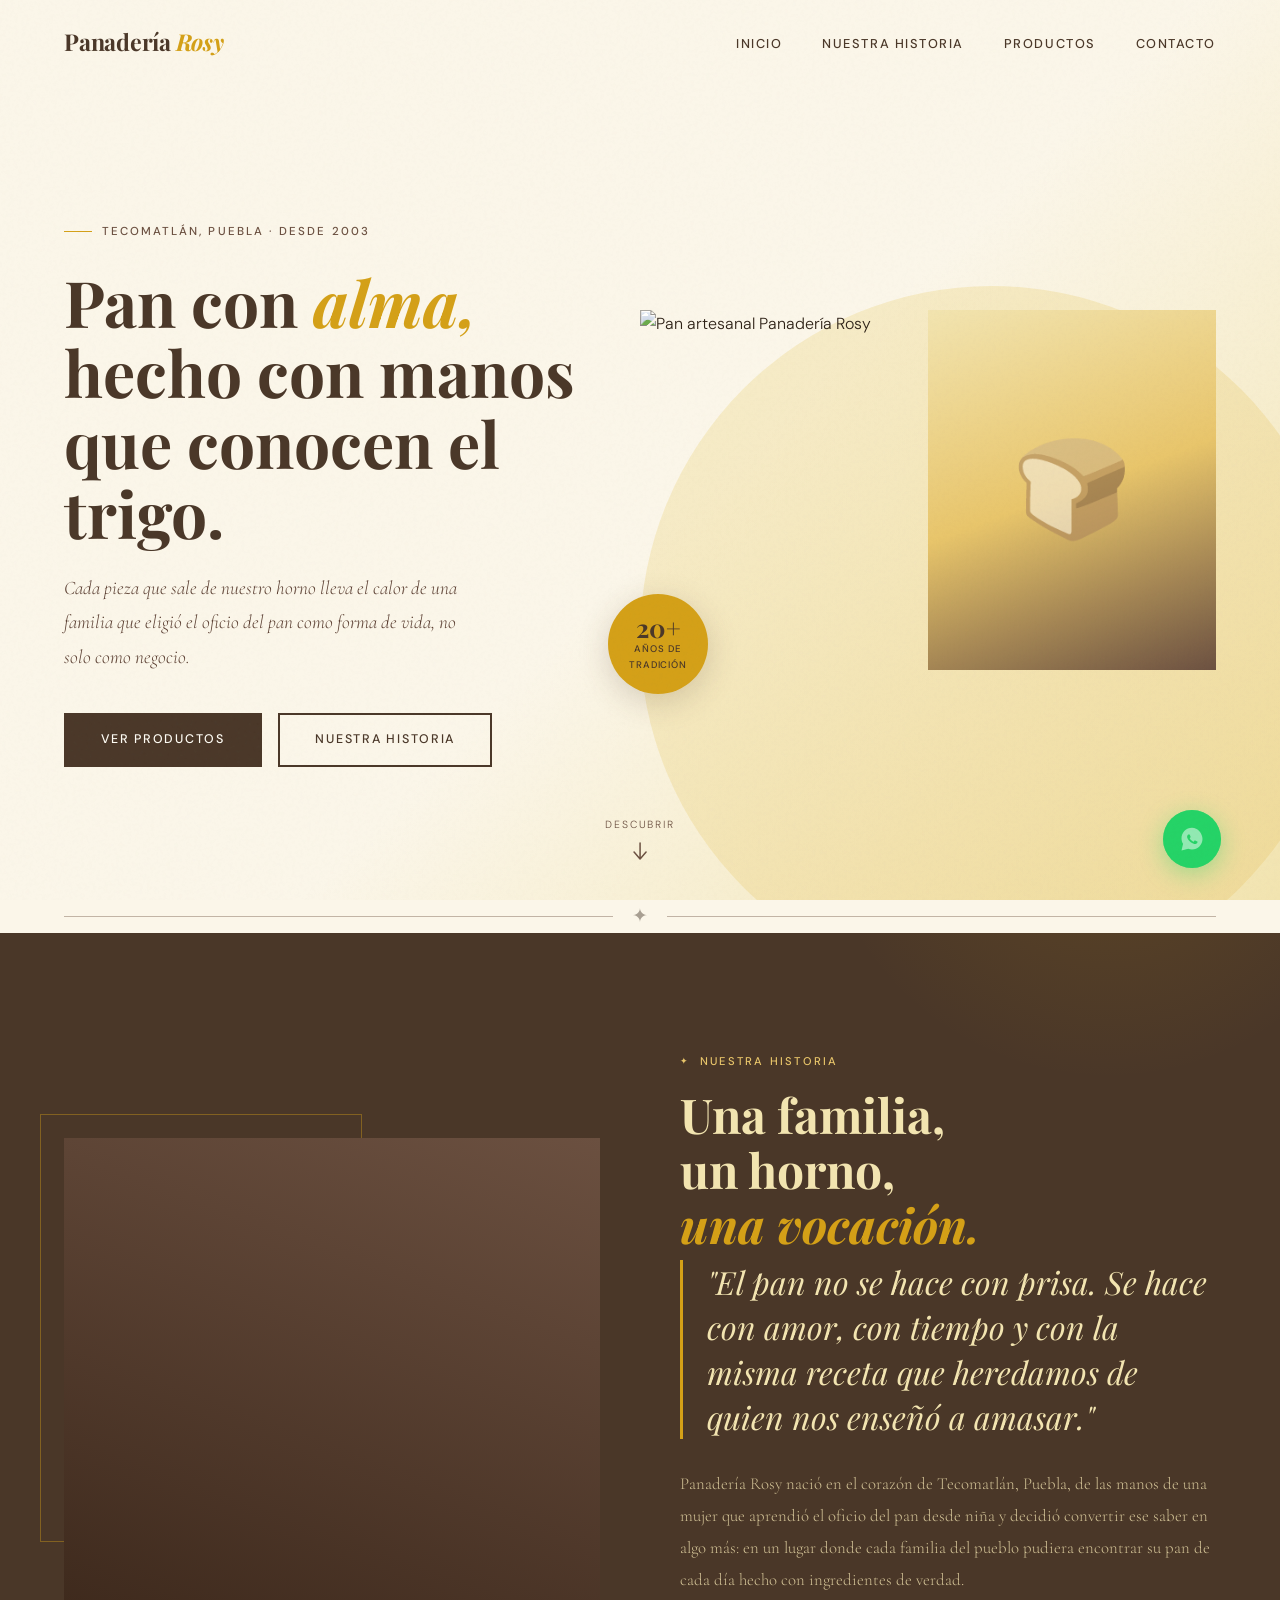
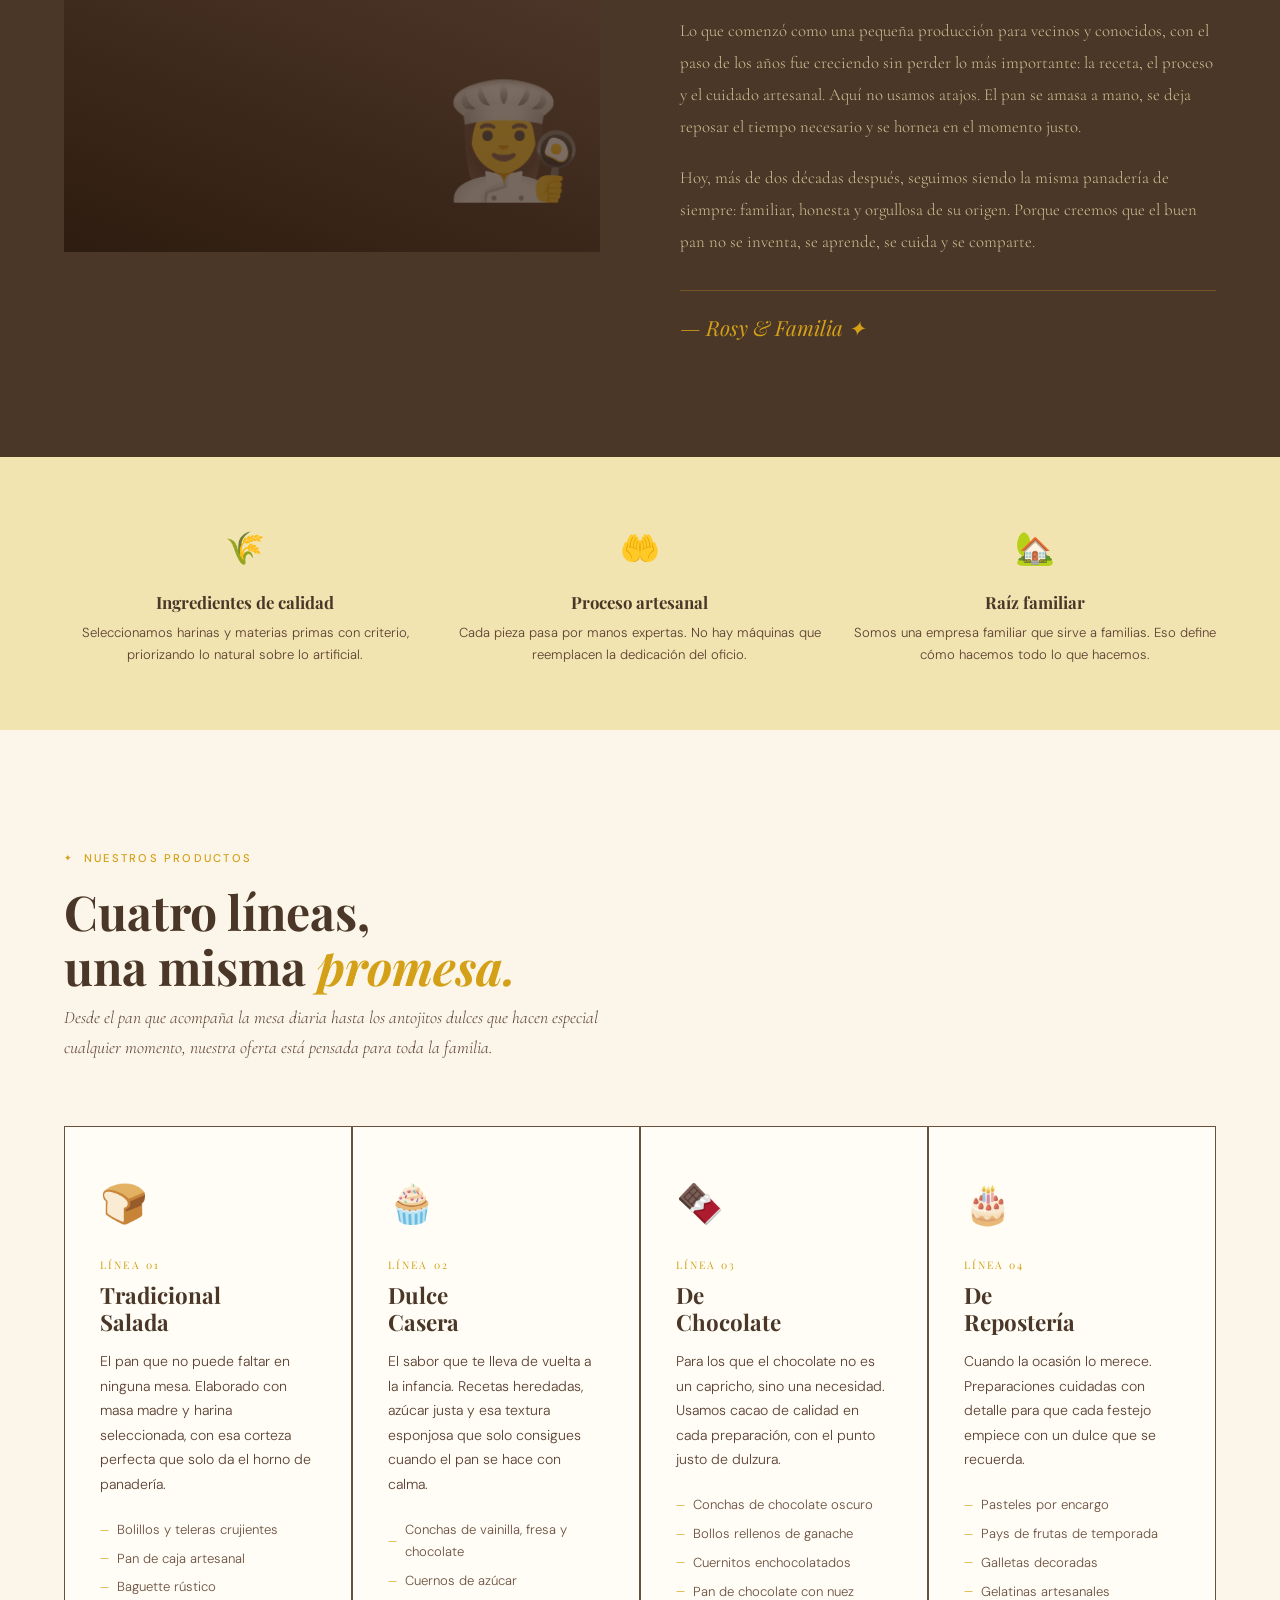
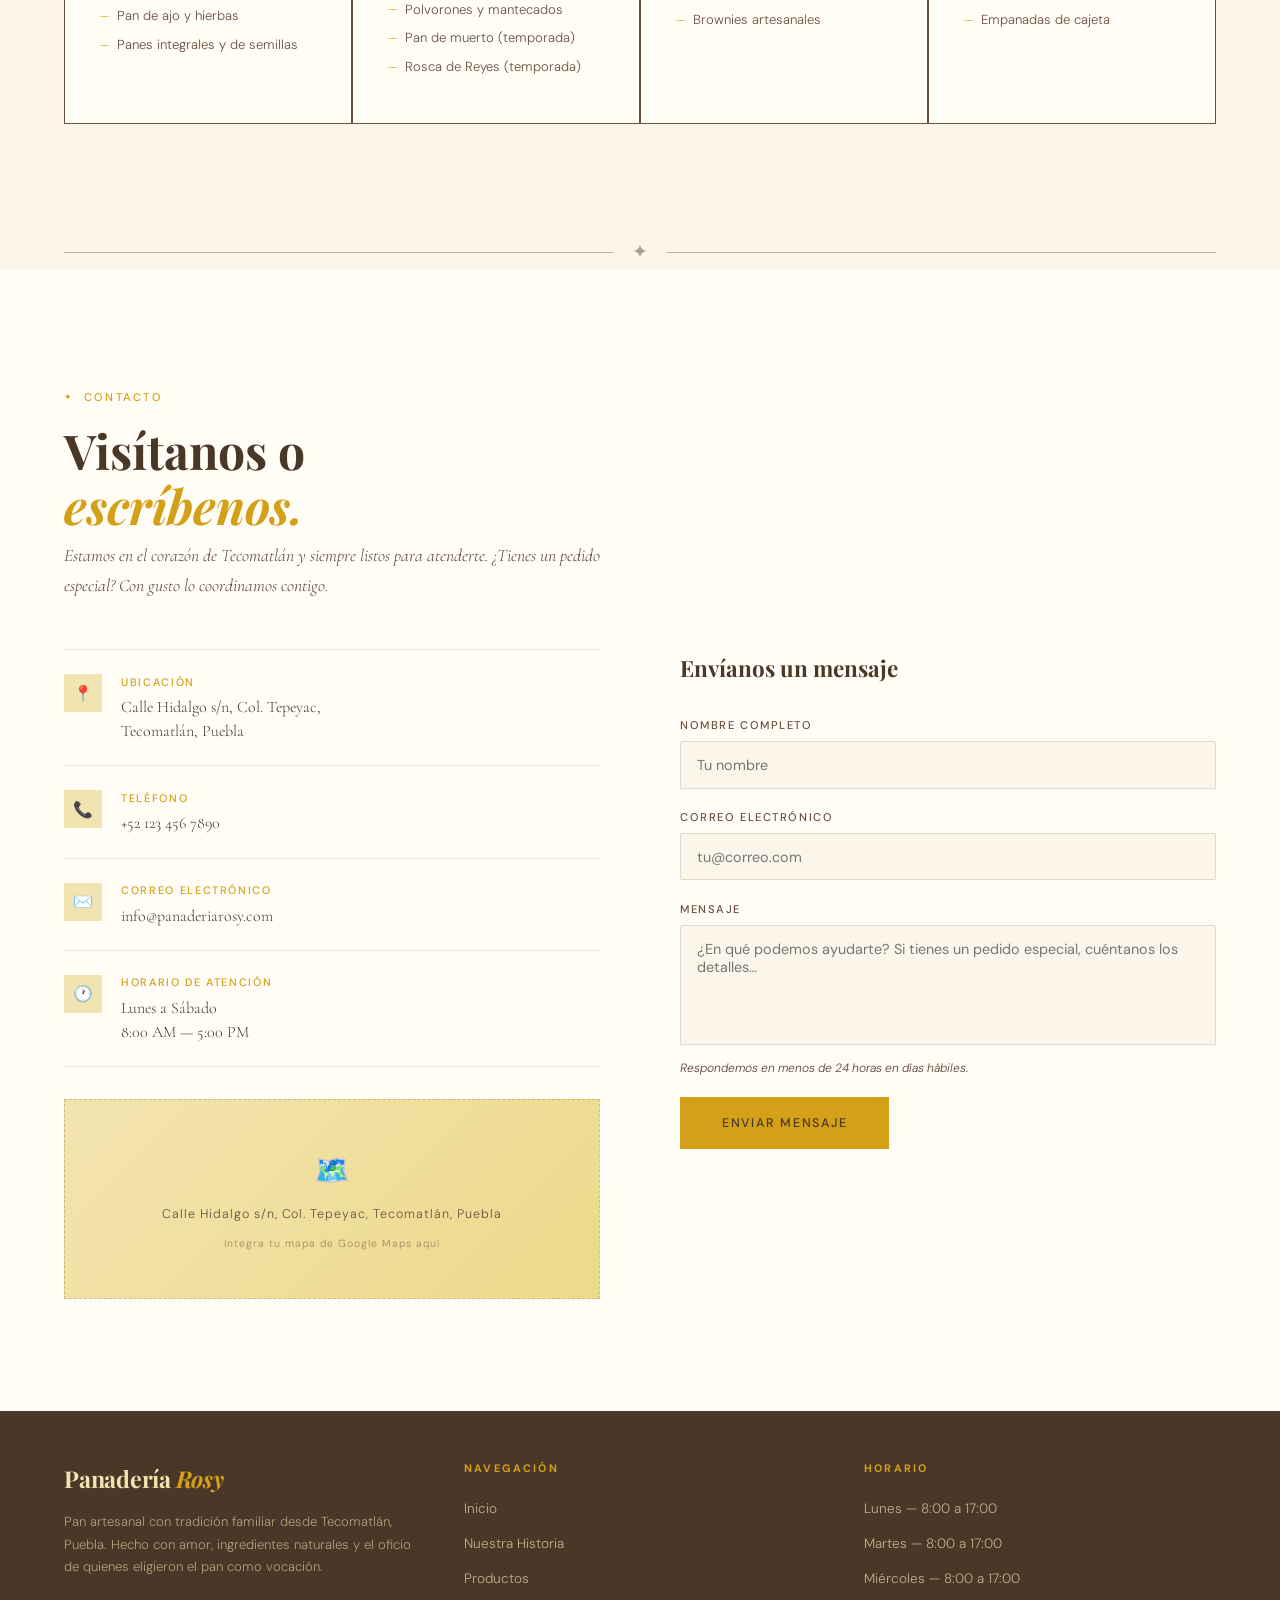
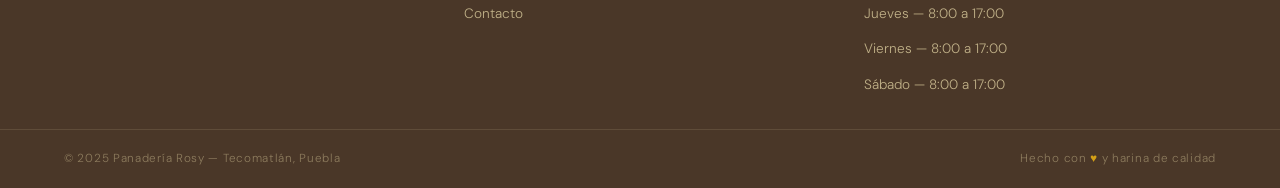
==== index.html @ 419710a4 "first commit" ====
<!DOCTYPE html>
<html lang="es">
<head>
  <meta charset="UTF-8">
  <meta name="viewport" content="width=device-width, initial-scale=1.0">
  <title>Panadería Rosy — Tradición que se siente en cada bocado</title>

  <!-- Google Fonts -->
  <link rel="preconnect" href="https://fonts.googleapis.com">
  <link href="https://fonts.googleapis.com/css2?family=Playfair+Display:ital,wght@0,400;0,600;0,700;1,400;1,600&family=Cormorant+Garamond:ital,wght@0,300;0,400;1,300&family=DM+Sans:wght@300;400;500&display=swap" rel="stylesheet">

  <!-- Estilos -->
  <link rel="stylesheet" href="styles.css">
</head>
<body>

<!-- ═══════════════════════════════════════════
     NAVEGACIÓN
════════════════════════════════════════════ -->
<nav id="navbar">
  <a href="#inicio" class="nav-logo">Panadería <span>Rosy</span></a>
  <ul class="nav-links">
    <li><a href="#inicio">Inicio</a></li>
    <li><a href="#historia">Nuestra Historia</a></li>
    <li><a href="#productos">Productos</a></li>
    <li><a href="#contacto">Contacto</a></li>
  </ul>
  <button class="hamburger" id="hamburger" aria-label="Menú">
    <span></span><span></span><span></span>
  </button>
</nav>

<!-- Menú móvil -->
<div class="mobile-menu" id="mobileMenu">
  <a href="#inicio"   onclick="closeMobile()">Inicio</a>
  <a href="#historia" onclick="closeMobile()">Nuestra Historia</a>
  <a href="#productos" onclick="closeMobile()">Productos</a>
  <a href="#contacto" onclick="closeMobile()">Contacto</a>
</div>

<!-- ═══════════════════════════════════════════
     INICIO / HERO
════════════════════════════════════════════ -->
<section id="inicio">
  <div class="hero-bg"></div>
  <div class="hero-arc"></div>

  <div class="hero-content">
    <div class="hero-tag">Tecomatlán, Puebla · Desde 2003</div>
    <h1 class="hero-h1">
      Pan con <em>alma,</em><br>
      hecho con manos<br>
      que conocen el trigo.
    </h1>
    <p class="hero-sub">
      Cada pieza que sale de nuestro horno lleva el calor de una familia que eligió el oficio del pan como forma de vida, no solo como negocio.
    </p>
    <div class="cta-group">
      <a href="#productos" class="btn-primary">Ver productos</a>
      <a href="#historia"  class="btn-ghost">Nuestra historia</a>
    </div>
  </div>

  <div class="hero-image-wrap">
     <img class="hero-img" src="https://cdn2.cocinadelirante.com/sites/default/files/images/2017/11/conchaspanmexicano.jpg" alt="Pan artesanal Panadería Rosy">
      <!--
        Sugerencia: reemplaza el placeholder con:
        <img class="hero-img" src="img/pan-artesanal.jpg" alt="Pan artesanal Panadería Rosy">
        Foto recomendada: hogaza rústica sobre tabla de madera, luz cálida lateral.
      -->
      <div class="hero-img-placeholder"></div>
      <div class="hero-badge">
        <strong>20+</strong>
        <span>años de tradición</span>
      </div>
    </div>
  </div>

  <div class="hero-scroll" aria-hidden="true">
    <span>Descubrir</span>
    <svg viewBox="0 0 14 18" fill="none" xmlns="http://www.w3.org/2000/svg">
      <path d="M7 1v16M1 10l6 7 6-7" stroke="currentColor" stroke-width="1.5" stroke-linecap="round" stroke-linejoin="round"/>
    </svg>
  </div>
</section>

<div class="divider"><span>✦</span></div>

<!-- ═══════════════════════════════════════════
     NUESTRA HISTORIA
════════════════════════════════════════════ -->
<section id="historia">
  <div class="historia-grid">

    <div class="historia-img-wrap reveal">
      <div class="historia-img-inner">
        <!--
          Sugerencia: foto de la fundadora o del proceso de amasado,
          en blanco y negro o tonos cálidos.
          <img src="img/fundadora.jpg" alt="Fundadora de Panadería Rosy">
        -->
      </div>
      <div class="historia-img-accent"></div>
    </div>

    <div>
      <div class="section-tag reveal">Nuestra Historia</div>
      <h2 class="section-title reveal reveal-delay-1">
        Una familia,<br>un horno,<br><em>una vocación.</em>
      </h2>

      <blockquote class="historia-quote reveal reveal-delay-2">
        "El pan no se hace con prisa. Se hace con amor, con tiempo y con la misma receta que heredamos de quien nos enseñó a amasar."
      </blockquote>

      <div class="historia-body reveal reveal-delay-3">
        <p>
          Panadería Rosy nació en el corazón de Tecomatlán, Puebla, de las manos de una mujer que aprendió el oficio del pan desde niña y decidió convertir ese saber en algo más: en un lugar donde cada familia del pueblo pudiera encontrar su pan de cada día hecho con ingredientes de verdad.
        </p>
        <p>
          Lo que comenzó como una pequeña producción para vecinos y conocidos, con el paso de los años fue creciendo sin perder lo más importante: la receta, el proceso y el cuidado artesanal. Aquí no usamos atajos. El pan se amasa a mano, se deja reposar el tiempo necesario y se hornea en el momento justo.
        </p>
        <p>
          Hoy, más de dos décadas después, seguimos siendo la misma panadería de siempre: familiar, honesta y orgullosa de su origen. Porque creemos que el buen pan no se inventa, se aprende, se cuida y se comparte.
        </p>
      </div>

      <div class="historia-firma reveal reveal-delay-4">
        — Rosy &amp; Familia ✦
      </div>
    </div>

  </div>
</section>

<!-- Franja de valores -->
<div class="valores-strip">
  <div class="valor-item reveal">
    <span class="valor-icon">🌾</span>
    <div class="valor-label">Ingredientes de calidad</div>
    <p class="valor-text">Seleccionamos harinas y materias primas con criterio, priorizando lo natural sobre lo artificial.</p>
  </div>
  <div class="valor-item reveal reveal-delay-2">
    <span class="valor-icon">🤲</span>
    <div class="valor-label">Proceso artesanal</div>
    <p class="valor-text">Cada pieza pasa por manos expertas. No hay máquinas que reemplacen la dedicación del oficio.</p>
  </div>
  <div class="valor-item reveal reveal-delay-3">
    <span class="valor-icon">🏡</span>
    <div class="valor-label">Raíz familiar</div>
    <p class="valor-text">Somos una empresa familiar que sirve a familias. Eso define cómo hacemos todo lo que hacemos.</p>
  </div>
</div>

<!-- ═══════════════════════════════════════════
     PRODUCTOS
════════════════════════════════════════════ -->
<section id="productos">
  <div class="productos-intro reveal">
    <div class="section-tag">Nuestros Productos</div>
    <h2 class="section-title">
      Cuatro líneas,<br>una misma <em>promesa.</em>
    </h2>
    <p class="section-lead">
      Desde el pan que acompaña la mesa diaria hasta los antojitos dulces que hacen especial cualquier momento, nuestra oferta está pensada para toda la familia.
    </p>
  </div>

  <div class="lineas-grid">

    <!-- Línea 01: Salada -->
    <div class="linea-card reveal">
      <span class="linea-icon">🍞</span>
      <span class="linea-num">Línea 01</span>
      <div class="linea-name">Tradicional<br>Salada</div>
      <p class="linea-desc">
        El pan que no puede faltar en ninguna mesa. Elaborado con masa madre y harina seleccionada, con esa corteza perfecta que solo da el horno de panadería.
      </p>
      <ul class="linea-items">
        <li>Bolillos y teleras crujientes</li>
        <li>Pan de caja artesanal</li>
        <li>Baguette rústico</li>
        <li>Pan de ajo y hierbas</li>
        <li>Panes integrales y de semillas</li>
      </ul>
    </div>

    <!-- Línea 02: Dulce -->
    <div class="linea-card reveal reveal-delay-1">
      <span class="linea-icon">🧁</span>
      <span class="linea-num">Línea 02</span>
      <div class="linea-name">Dulce<br>Casera</div>
      <p class="linea-desc">
        El sabor que te lleva de vuelta a la infancia. Recetas heredadas, azúcar justa y esa textura esponjosa que solo consigues cuando el pan se hace con calma.
      </p>
      <ul class="linea-items">
        <li>Conchas de vainilla, fresa y chocolate</li>
        <li>Cuernos de azúcar</li>
        <li>Polvorones y mantecados</li>
        <li>Pan de muerto (temporada)</li>
        <li>Rosca de Reyes (temporada)</li>
      </ul>
    </div>

    <!-- Línea 03: Chocolate -->
    <div class="linea-card reveal reveal-delay-2">
      <span class="linea-icon">🍫</span>
      <span class="linea-num">Línea 03</span>
      <div class="linea-name">De<br>Chocolate</div>
      <p class="linea-desc">
        Para los que el chocolate no es un capricho, sino una necesidad. Usamos cacao de calidad en cada preparación, con el punto justo de dulzura.
      </p>
      <ul class="linea-items">
        <li>Conchas de chocolate oscuro</li>
        <li>Bollos rellenos de ganache</li>
        <li>Cuernitos enchocolatados</li>
        <li>Pan de chocolate con nuez</li>
        <li>Brownies artesanales</li>
      </ul>
    </div>

    <!-- Línea 04: Repostería -->
    <div class="linea-card reveal reveal-delay-3">
      <span class="linea-icon">🎂</span>
      <span class="linea-num">Línea 04</span>
      <div class="linea-name">De<br>Repostería</div>
      <p class="linea-desc">
        Cuando la ocasión lo merece. Preparaciones cuidadas con detalle para que cada festejo empiece con un dulce que se recuerda.
      </p>
      <ul class="linea-items">
        <li>Pasteles por encargo</li>
        <li>Pays de frutas de temporada</li>
        <li>Galletas decoradas</li>
        <li>Gelatinas artesanales</li>
        <li>Empanadas de cajeta</li>
      </ul>
    </div>

  </div>
</section>

<div class="divider"><span>✦</span></div>

<!-- ═══════════════════════════════════════════
     CONTACTO
════════════════════════════════════════════ -->
<section id="contacto">
  <div class="section-tag reveal">Contacto</div>
  <h2 class="section-title reveal reveal-delay-1">
    Visítanos o<br><em>escríbenos.</em>
  </h2>
  <p class="section-lead reveal reveal-delay-2">
    Estamos en el corazón de Tecomatlán y siempre listos para atenderte. ¿Tienes un pedido especial? Con gusto lo coordinamos contigo.
  </p>

  <div class="contacto-grid">

    <!-- Información de contacto -->
    <div class="contacto-info reveal">

      <div class="info-item">
        <div class="info-icon">📍</div>
        <div>
          <div class="info-label">Ubicación</div>
          <p class="info-value">Calle Hidalgo s/n, Col. Tepeyac,<br>Tecomatlán, Puebla</p>
        </div>
      </div>

      <div class="info-item">
        <div class="info-icon">📞</div>
        <div>
          <div class="info-label">Teléfono</div>
          <p class="info-value"><a href="tel:+521234567890">+52 123 456 7890</a></p>
        </div>
      </div>

      <div class="info-item">
        <div class="info-icon">✉️</div>
        <div>
          <div class="info-label">Correo electrónico</div>
          <p class="info-value"><a href="mailto:info@panaderiarosy.com">info@panaderiarosy.com</a></p>
        </div>
      </div>

      <div class="info-item">
        <div class="info-icon">🕐</div>
        <div>
          <div class="info-label">Horario de atención</div>
          <p class="info-value">Lunes a Sábado<br>8:00 AM — 5:00 PM</p>
        </div>
      </div>

      <!-- Mapa de Google Maps -->
      <div class="map-placeholder">
        <span>🗺️</span>
        <p>Calle Hidalgo s/n, Col. Tepeyac, Tecomatlán, Puebla</p>
        <small style="opacity:0.6">Integra tu mapa de Google Maps aquí</small>
        <!--
          Para activar el mapa real, reemplaza este bloque con:
          <iframe
            src="https://www.google.com/maps/embed?pb=TU_EMBED_ID"
            width="100%" height="100%"
            style="border:0;" allowfullscreen="" loading="lazy">
          </iframe>
        -->
      </div>
    </div>

    <!-- Formulario de contacto -->
    <div class="reveal reveal-delay-2">
      <h3 style="font-family:var(--font-display);font-size:1.4rem;font-weight:700;color:var(--marron);margin-bottom:1.8rem;">
        Envíanos un mensaje
      </h3>
      <form class="contacto-form" onsubmit="handleForm(event)">
        <div class="form-group">
          <label for="nombre">Nombre completo</label>
          <input type="text" id="nombre" name="nombre" placeholder="Tu nombre" required>
        </div>
        <div class="form-group">
          <label for="correo">Correo electrónico</label>
          <input type="email" id="correo" name="correo" placeholder="tu@correo.com" required>
        </div>
        <div class="form-group">
          <label for="mensaje">Mensaje</label>
          <textarea id="mensaje" name="mensaje" placeholder="¿En qué podemos ayudarte? Si tienes un pedido especial, cuéntanos los detalles…" required></textarea>
        </div>
        <p class="form-note">Respondemos en menos de 24 horas en días hábiles.</p>
        <button type="submit" class="btn-send">Enviar mensaje</button>
        <div id="form-success" style="display:none;color:var(--marron);font-size:0.85rem;background:var(--pastel);padding:1rem;border-left:3px solid var(--yema);">
          ¡Gracias! Tu mensaje fue enviado. Te contactaremos pronto. 🌾
        </div>
      </form>
    </div>

  </div>
</section>

<!-- ═══════════════════════════════════════════
     FOOTER
════════════════════════════════════════════ -->
<footer>
  <div class="footer-brand">
    <a href="#inicio" class="nav-logo">Panadería <span>Rosy</span></a>
    <p>Pan artesanal con tradición familiar desde Tecomatlán, Puebla. Hecho con amor, ingredientes naturales y el oficio de quienes eligieron el pan como vocación.</p>
  </div>
  <div class="footer-col">
    <h4>Navegación</h4>
    <ul>
      <li><a href="#inicio">Inicio</a></li>
      <li><a href="#historia">Nuestra Historia</a></li>
      <li><a href="#productos">Productos</a></li>
      <li><a href="#contacto">Contacto</a></li>
    </ul>
  </div>
  <div class="footer-col">
    <h4>Horario</h4>
    <ul>
      <li><a href="#">Lunes — 8:00 a 17:00</a></li>
      <li><a href="#">Martes — 8:00 a 17:00</a></li>
      <li><a href="#">Miércoles — 8:00 a 17:00</a></li>
      <li><a href="#">Jueves — 8:00 a 17:00</a></li>
      <li><a href="#">Viernes — 8:00 a 17:00</a></li>
      <li><a href="#">Sábado — 8:00 a 17:00</a></li>
    </ul>
  </div>
</footer>
<div class="footer-bottom">
  <p>© 2025 Panadería Rosy — Tecomatlán, Puebla</p>
  <p>Hecho con <span class="footer-heart">♥</span> y harina de calidad</p>
</div>

<!-- ═══════════════════════════════════════════
     WHATSAPP FLOTANTE
     Reemplaza el número: wa.me/52[TU NÚMERO]
     El parámetro ?text= es el mensaje predefinido.
════════════════════════════════════════════ -->
<a class="wa-float"
   href="https://wa.me/521234567890?text=Hola%20Panadera%C3%ADa%20Rosy%2C%20me%20interesa%20hacer%20un%20pedido%20%F0%9F%8D%9E"
   target="_blank"
   rel="noopener noreferrer"
   aria-label="Contáctanos por WhatsApp">
  <div class="wa-bubble">
    <svg viewBox="0 0 32 32" fill="none" xmlns="http://www.w3.org/2000/svg">
      <path d="M16 3C9.373 3 4 8.373 4 15c0 2.385.664 4.61 1.816 6.51L4 29l7.697-1.797A12.94 12.94 0 0016 28c6.627 0 12-5.373 12-12S22.627 3 16 3z" fill="#fff"/>
      <path d="M21.707 18.594c-.293-.147-1.734-.856-2.003-.953-.268-.098-.463-.147-.658.147-.195.293-.756.953-.927 1.148-.17.195-.341.22-.634.073-.293-.147-1.237-.456-2.356-1.453-.870-.776-1.458-1.735-1.629-2.028-.17-.293-.018-.451.128-.597.131-.131.293-.341.44-.512.146-.17.195-.293.293-.488.098-.195.049-.366-.025-.512-.073-.147-.658-1.587-.902-2.173-.237-.57-.479-.493-.658-.502l-.561-.01c-.195 0-.512.073-.78.366-.268.293-1.025 1.001-1.025 2.44s1.049 2.832 1.196 3.027c.146.195 2.064 3.152 5.001 4.42.699.302 1.244.482 1.669.617.701.223 1.34.192 1.844.116.562-.084 1.734-.709 1.978-1.393.244-.684.244-1.27.17-1.393-.073-.122-.268-.195-.561-.342z" fill="#25D366"/>
    </svg>
  </div>
  <span class="wa-label">¡Escríbenos!</span>
</a>

<!-- Script principal -->
<script src="main.js"></script>

</body>
</html>
---- styles.css ----
/* ============================================================
   PANADERÍA ROSY — Estilos principales
   Archivo: styles.css
   ============================================================ */

/* ─── VARIABLES ─── */
:root {
  --yema:       #D4A017;
  --yema-soft:  #E8C56A;
  --pastel:     #F2E4B0;
  --pastel-dim: #EDD98A;
  --marron:     #4A3728;
  --marron-mid: #6B5040;
  --cream:      #FBF6E9;
  --text-dark:  #2E1F12;
  --text-mid:   #5C4033;
  --white:      #FFFDF5;

  --font-display: 'Playfair Display', Georgia, serif;
  --font-body:    'DM Sans', sans-serif;
  --font-accent:  'Cormorant Garamond', Georgia, serif;

  --radius: 2px;
  --transition: 0.4s cubic-bezier(0.25, 0.46, 0.45, 0.94);
}

/* ─── RESET & BASE ─── */
*, *::before, *::after { box-sizing: border-box; margin: 0; padding: 0; }
html { scroll-behavior: smooth; }
body {
  background: var(--cream);
  color: var(--text-dark);
  font-family: var(--font-body);
  font-weight: 300;
  line-height: 1.7;
  overflow-x: hidden;
}

/* ─── NOISE TEXTURE OVERLAY ─── */
body::before {
  content: '';
  position: fixed; inset: 0;
  background-image: url("data:image/svg+xml,%3Csvg viewBox='0 0 256 256' xmlns='http://www.w3.org/2000/svg'%3E%3Cfilter id='noise'%3E%3CfeTurbulence type='fractalNoise' baseFrequency='0.9' numOctaves='4' stitchTiles='stitch'/%3E%3C/filter%3E%3Crect width='100%25' height='100%25' filter='url(%23noise)' opacity='0.04'/%3E%3C/svg%3E");
  pointer-events: none;
  z-index: 1000;
  opacity: 0.5;
}

/* ============================================================
   NAVEGACIÓN
   ============================================================ */
nav {
  position: fixed; top: 0; left: 0; right: 0;
  z-index: 900;
  display: flex; align-items: center; justify-content: space-between;
  padding: 1.4rem 5vw;
  background: transparent;
  transition: background var(--transition), box-shadow var(--transition);
}
nav.scrolled {
  background: rgba(251, 246, 233, 0.95);
  backdrop-filter: blur(12px);
  box-shadow: 0 1px 0 rgba(74,55,40,0.1);
}
.nav-logo {
  font-family: var(--font-display);
  font-size: 1.45rem; font-weight: 700;
  color: var(--marron); text-decoration: none;
  letter-spacing: -0.01em;
}
.nav-logo span { color: var(--yema); font-style: italic; }

.nav-links { display: flex; gap: 2.5rem; list-style: none; }
.nav-links a {
  font-family: var(--font-body);
  font-size: 0.8rem; font-weight: 500;
  letter-spacing: 0.12em; text-transform: uppercase;
  color: var(--marron); text-decoration: none;
  position: relative; padding-bottom: 2px;
  transition: color var(--transition);
}
.nav-links a::after {
  content: '';
  position: absolute; bottom: 0; left: 0;
  width: 0; height: 1px;
  background: var(--yema);
  transition: width var(--transition);
}
.nav-links a:hover { color: var(--yema); }
.nav-links a:hover::after { width: 100%; }

/* Hamburger */
.hamburger {
  display: none; flex-direction: column; gap: 5px;
  cursor: pointer; background: none; border: none; padding: 4px;
}
.hamburger span {
  display: block; width: 22px; height: 1.5px;
  background: var(--marron); transition: var(--transition);
}
.hamburger.active span:nth-child(1) { transform: translateY(6.5px) rotate(45deg); }
.hamburger.active span:nth-child(2) { opacity: 0; }
.hamburger.active span:nth-child(3) { transform: translateY(-6.5px) rotate(-45deg); }

/* Mobile menu */
.mobile-menu {
  display: none; position: fixed; inset: 0; background: var(--cream);
  flex-direction: column; align-items: center; justify-content: center;
  gap: 2.5rem; z-index: 800;
}
.mobile-menu.open { display: flex; }
.mobile-menu a {
  font-family: var(--font-display);
  font-size: 2rem; font-weight: 600;
  color: var(--marron); text-decoration: none;
  transition: color var(--transition);
}
.mobile-menu a:hover { color: var(--yema); }

/* ============================================================
   HERO / INICIO
   ============================================================ */
#inicio {
  min-height: 100vh;
  display: grid; grid-template-columns: 1fr 1fr;
  align-items: center;
  padding: 0 5vw; padding-top: 5rem;
  position: relative; overflow: hidden;
}
.hero-bg {
  position: absolute; inset: 0;
  background: linear-gradient(135deg, var(--cream) 55%, var(--pastel) 100%);
  z-index: 0;
}
.hero-arc {
  position: absolute; right: -5vw; bottom: -10vh;
  width: 55vw; height: 55vw; border-radius: 50%;
  background: linear-gradient(135deg, var(--pastel-dim), var(--yema-soft));
  opacity: 0.35; z-index: 0;
}
.hero-content {
  position: relative; z-index: 2; max-width: 560px;
  animation: fadeUp 1s ease both;
}
.hero-tag {
  display: inline-flex; align-items: center; gap: 0.6rem;
  font-size: 0.72rem; letter-spacing: 0.18em; text-transform: uppercase;
  color: var(--marron-mid); font-weight: 500; margin-bottom: 1.6rem;
}
.hero-tag::before {
  content: ''; display: block; width: 28px; height: 1px; background: var(--yema);
}
.hero-h1 {
  font-family: var(--font-display);
  font-size: clamp(2.6rem, 5vw, 4.2rem); font-weight: 700;
  line-height: 1.1; color: var(--marron); margin-bottom: 1.4rem;
}
.hero-h1 em { font-style: italic; color: var(--yema); }
.hero-sub {
  font-family: var(--font-accent);
  font-size: clamp(1rem, 1.6vw, 1.2rem); font-weight: 300; font-style: italic;
  color: var(--text-mid); margin-bottom: 2.4rem;
  max-width: 420px; line-height: 1.8;
}
.cta-group { display: flex; gap: 1rem; align-items: center; flex-wrap: wrap; }

.btn-primary {
  display: inline-block; padding: 0.9rem 2.2rem;
  background: var(--marron); color: var(--white);
  font-family: var(--font-body); font-size: 0.78rem; font-weight: 500;
  letter-spacing: 0.14em; text-transform: uppercase; text-decoration: none;
  border: 2px solid var(--marron);
  transition: background var(--transition), color var(--transition);
}
.btn-primary:hover { background: var(--yema); border-color: var(--yema); color: var(--marron); }

.btn-ghost {
  display: inline-block; padding: 0.9rem 2.2rem;
  background: transparent; color: var(--marron);
  font-family: var(--font-body); font-size: 0.78rem; font-weight: 500;
  letter-spacing: 0.14em; text-transform: uppercase; text-decoration: none;
  border: 2px solid var(--marron);
  transition: background var(--transition), color var(--transition);
}
.btn-ghost:hover { background: var(--marron); color: var(--white); }

.hero-image-wrap {
  position: relative; z-index: 2;
  display: flex; justify-content: flex-end;
  animation: fadeUp 1s 0.25s ease both;
}
.hero-image-frame { position: relative; width: 88%; max-width: 520px; }
.hero-image-frame::before {
  content: '';
  position: absolute; inset: -14px -14px 14px 14px;
  border: 1.5px solid var(--yema-soft); z-index: 0;
}
.hero-img {
  width: 100%; aspect-ratio: 4/5; object-fit: cover;
  display: block; position: relative; z-index: 1;
  filter: sepia(15%) saturate(0.9);
}
.hero-img-placeholder {
  width: 100%; aspect-ratio: 4/5;
  background: linear-gradient(160deg, var(--pastel) 0%, var(--yema-soft) 50%, var(--marron-mid) 100%);
  display: flex; flex-direction: column; align-items: center; justify-content: center;
  position: relative; z-index: 1; overflow: hidden;
}
.hero-img-placeholder::after {
  content: '🍞'; font-size: 6rem; opacity: 0.6; filter: saturate(0.4);
}
.hero-badge {
  position: absolute; bottom: -1.5rem; left: -2rem;
  width: 100px; height: 100px; background: var(--yema);
  border-radius: 50%;
  display: flex; flex-direction: column; align-items: center; justify-content: center;
  text-align: center; z-index: 3;
  box-shadow: 0 8px 32px rgba(74,55,40,0.2);
}
.hero-badge strong {
  font-family: var(--font-display); font-size: 1.6rem; line-height: 1; color: var(--marron);
}
.hero-badge span {
  font-size: 0.6rem; letter-spacing: 0.1em;
  text-transform: uppercase; color: var(--marron); font-weight: 500;
}
.hero-scroll {
  position: absolute; bottom: 2.5rem; left: 50%; transform: translateX(-50%);
  display: flex; flex-direction: column; align-items: center; gap: 0.5rem;
  font-size: 0.65rem; letter-spacing: 0.18em; text-transform: uppercase;
  color: var(--marron-mid); z-index: 2;
  animation: bounceY 2s infinite;
}
.hero-scroll svg { width: 14px; }

/* ============================================================
   SECCIONES — COMMONS
   ============================================================ */
section { padding: 7rem 5vw; }
.section-tag {
  display: inline-flex; align-items: center; gap: 0.6rem;
  font-size: 0.7rem; letter-spacing: 0.2em; text-transform: uppercase;
  color: var(--yema); font-weight: 500; margin-bottom: 1rem;
}
.section-tag::before { content: '✦'; font-size: 0.55rem; }
h2.section-title {
  font-family: var(--font-display); font-size: clamp(2rem, 4vw, 3rem);
  font-weight: 700; color: var(--marron); line-height: 1.15; margin-bottom: 0.5rem;
}
h2.section-title em { font-style: italic; color: var(--yema); }
.section-lead {
  font-family: var(--font-accent); font-size: 1.1rem;
  font-style: italic; color: var(--text-mid);
  margin-bottom: 3rem; max-width: 540px;
}
.divider { display: flex; align-items: center; gap: 1.2rem; margin: 0 5vw; opacity: 0.4; }
.divider::before, .divider::after { content: ''; flex: 1; height: 1px; background: var(--marron-mid); }
.divider span { font-size: 1.2rem; }

/* ============================================================
   NUESTRA HISTORIA
   ============================================================ */
#historia { background: var(--marron); color: var(--pastel); position: relative; overflow: hidden; }
#historia::before {
  content: '';
  position: absolute; top: -40%; right: -10%;
  width: 600px; height: 600px; border-radius: 50%;
  background: radial-gradient(circle, rgba(212,160,23,0.15), transparent 70%);
  pointer-events: none;
}
#historia .section-tag { color: var(--yema-soft); }
#historia h2.section-title { color: var(--pastel); }
#historia h2.section-title em { color: var(--yema); }

.historia-grid { display: grid; grid-template-columns: 1fr 1fr; gap: 5rem; align-items: center; }
.historia-img-wrap { position: relative; }
.historia-img-inner {
  width: 100%; aspect-ratio: 3/4;
  background: linear-gradient(200deg, var(--marron-mid) 0%, #2e1c10 100%);
  display: flex; align-items: center; justify-content: center;
  overflow: hidden; position: relative;
}
.historia-img-inner::after {
  content: '👩‍🍳'; font-size: 7rem; opacity: 0.3;
  position: absolute; bottom: 1rem; right: 1rem;
}
.historia-img-accent {
  position: absolute; top: -1.5rem; left: -1.5rem;
  width: 60%; height: 60%;
  border: 1.5px solid rgba(212,160,23,0.4); z-index: -1;
}
.historia-quote {
  font-family: var(--font-display); font-size: clamp(1.5rem, 2.5vw, 2.2rem);
  font-style: italic; font-weight: 400; line-height: 1.4;
  color: var(--pastel); margin-bottom: 1.8rem;
  border-left: 3px solid var(--yema); padding-left: 1.5rem;
}
.historia-body {
  font-family: var(--font-accent); font-size: 1.05rem; font-weight: 300;
  line-height: 1.9; color: rgba(242,228,176,0.8);
  display: flex; flex-direction: column; gap: 1.2rem;
}
.historia-firma {
  margin-top: 2rem; font-family: var(--font-display);
  font-size: 1.3rem; font-style: italic; color: var(--yema);
  border-top: 1px solid rgba(212,160,23,0.3); padding-top: 1.2rem;
}

/* ============================================================
   VALORES
   ============================================================ */
.valores-strip {
  background: var(--pastel); padding: 4rem 5vw;
  display: grid; grid-template-columns: repeat(3, 1fr);
  gap: 2rem; text-align: center;
}
.valor-icon { font-size: 2rem; margin-bottom: 0.8rem; display: block; }
.valor-label { font-family: var(--font-display); font-size: 1.05rem; font-weight: 700; color: var(--marron); margin-bottom: 0.3rem; }
.valor-text { font-size: 0.82rem; color: var(--text-mid); }

/* ============================================================
   PRODUCTOS
   ============================================================ */
#productos { background: var(--cream); }
.productos-intro { max-width: 600px; margin-bottom: 4rem; }
.lineas-grid {
  display: grid; grid-template-columns: repeat(auto-fit, minmax(280px, 1fr));
  gap: 1.5px; background: var(--marron-mid); border: 1.5px solid var(--marron-mid);
}
.linea-card {
  background: var(--white); padding: 2.8rem 2.2rem;
  position: relative; transition: background var(--transition);
  cursor: default; overflow: hidden;
}
.linea-card::before {
  content: ''; position: absolute; bottom: 0; left: 0;
  width: 100%; height: 3px; background: var(--yema);
  transform: scaleX(0); transform-origin: left; transition: transform var(--transition);
}
.linea-card:hover { background: var(--cream); }
.linea-card:hover::before { transform: scaleX(1); }
.linea-icon { font-size: 2.4rem; margin-bottom: 1.2rem; display: block; filter: saturate(0.7); }
.linea-num { font-family: var(--font-display); font-size: 0.65rem; letter-spacing: 0.2em; text-transform: uppercase; color: var(--yema); margin-bottom: 0.5rem; display: block; }
.linea-name { font-family: var(--font-display); font-size: 1.4rem; font-weight: 700; color: var(--marron); margin-bottom: 0.8rem; line-height: 1.2; }
.linea-desc { font-size: 0.88rem; line-height: 1.75; color: var(--text-mid); margin-bottom: 1.4rem; }
.linea-items { list-style: none; display: flex; flex-direction: column; gap: 0.4rem; }
.linea-items li { font-size: 0.82rem; color: var(--marron-mid); display: flex; align-items: center; gap: 0.5rem; }
.linea-items li::before { content: '—'; color: var(--yema); font-size: 0.7rem; flex-shrink: 0; }

/* ============================================================
   CONTACTO
   ============================================================ */
#contacto { background: var(--white); }
.contacto-grid { display: grid; grid-template-columns: 1fr 1fr; gap: 5rem; align-items: start; }
.contacto-info { display: flex; flex-direction: column; gap: 0; }
.info-item {
  display: flex; gap: 1.2rem; align-items: flex-start;
  padding: 1.4rem 0; border-bottom: 1px solid rgba(74,55,40,0.1);
}
.info-item:first-of-type { border-top: 1px solid rgba(74,55,40,0.1); }
.info-icon {
  width: 38px; height: 38px; background: var(--pastel);
  display: flex; align-items: center; justify-content: center;
  font-size: 1rem; flex-shrink: 0; margin-top: 0.1rem;
}
.info-label { font-size: 0.68rem; letter-spacing: 0.15em; text-transform: uppercase; color: var(--yema); font-weight: 500; margin-bottom: 0.25rem; }
.info-value { font-family: var(--font-accent); font-size: 1rem; color: var(--marron); line-height: 1.5; }
.info-value a { color: var(--marron); text-decoration: none; }
.info-value a:hover { color: var(--yema); }

.map-placeholder {
  margin-top: 2rem; width: 100%; height: 200px;
  background: linear-gradient(135deg, var(--pastel) 0%, var(--pastel-dim) 100%);
  display: flex; flex-direction: column; align-items: center; justify-content: center;
  gap: 0.6rem; border: 1.5px dashed rgba(74,55,40,0.2);
  color: var(--marron-mid); font-size: 0.78rem; letter-spacing: 0.08em;
}
.map-placeholder span { font-size: 1.8rem; }

.contacto-form { display: flex; flex-direction: column; gap: 1.2rem; }
.form-group { display: flex; flex-direction: column; gap: 0.4rem; }
.form-group label { font-size: 0.7rem; letter-spacing: 0.14em; text-transform: uppercase; color: var(--marron-mid); font-weight: 500; }
.form-group input,
.form-group textarea {
  background: var(--cream); border: 1.5px solid rgba(74,55,40,0.15);
  padding: 0.85rem 1rem; font-family: var(--font-body);
  font-size: 0.9rem; color: var(--text-dark); outline: none;
  transition: border-color var(--transition); resize: none; border-radius: var(--radius);
}
.form-group input:focus,
.form-group textarea:focus { border-color: var(--yema); background: var(--white); }
.form-group textarea { min-height: 120px; }
.btn-send {
  display: inline-block; padding: 1rem 2.5rem;
  background: var(--yema); color: var(--marron);
  font-family: var(--font-body); font-size: 0.78rem; font-weight: 500;
  letter-spacing: 0.14em; text-transform: uppercase;
  border: 2px solid var(--yema); cursor: pointer;
  transition: background var(--transition), color var(--transition);
  align-self: flex-start;
}
.btn-send:hover { background: var(--marron); border-color: var(--marron); color: var(--white); }
.form-note { font-size: 0.75rem; color: var(--text-mid); font-style: italic; margin-top: -0.4rem; }

/* ============================================================
   FOOTER
   ============================================================ */
footer {
  background: var(--marron); color: var(--pastel);
  padding: 3rem 5vw 2rem;
  display: grid; grid-template-columns: 1fr 1fr 1fr; gap: 3rem; align-items: start;
}
.footer-brand .nav-logo { color: var(--pastel); }
.footer-brand p { margin-top: 0.8rem; font-size: 0.82rem; line-height: 1.7; color: rgba(242,228,176,0.6); }
.footer-col h4 { font-family: var(--font-body); font-size: 0.68rem; letter-spacing: 0.2em; text-transform: uppercase; color: var(--yema); margin-bottom: 1rem; }
.footer-col ul { list-style: none; display: flex; flex-direction: column; gap: 0.5rem; }
.footer-col ul li a { font-size: 0.85rem; color: rgba(242,228,176,0.7); text-decoration: none; transition: color var(--transition); }
.footer-col ul li a:hover { color: var(--yema); }
.footer-bottom {
  background: var(--marron); border-top: 1px solid rgba(242,228,176,0.12);
  padding: 1.2rem 5vw; display: flex; justify-content: space-between;
  align-items: center; flex-wrap: wrap; gap: 0.8rem;
}
.footer-bottom p { font-size: 0.73rem; color: rgba(242,228,176,0.4); letter-spacing: 0.06em; }
.footer-bottom .footer-heart { color: var(--yema); }

/* ============================================================
   WHATSAPP FLOTANTE
   ============================================================ */
.wa-float {
  position: fixed; bottom: 2rem; right: 2rem; z-index: 950;
  display: flex; align-items: center; gap: 0;
  cursor: pointer; text-decoration: none;
}
.wa-bubble {
  background: #25D366; color: #fff;
  width: 58px; height: 58px; border-radius: 50%;
  display: flex; align-items: center; justify-content: center;
  box-shadow: 0 6px 24px rgba(37,211,102,0.4);
  transition: transform var(--transition), box-shadow var(--transition);
  flex-shrink: 0; position: relative; z-index: 2;
}
.wa-bubble svg { width: 28px; height: 28px; }
.wa-label {
  background: #25D366; color: #fff;
  font-family: var(--font-body); font-size: 0.78rem; font-weight: 500;
  letter-spacing: 0.04em; white-space: nowrap;
  padding: 0 1.1rem 0 1.6rem; height: 42px;
  display: flex; align-items: center;
  border-radius: 0 24px 24px 0; margin-left: -1rem;
  max-width: 0; overflow: hidden; opacity: 0;
  transition: max-width 0.4s ease, opacity 0.3s ease;
  box-shadow: 0 6px 24px rgba(37,211,102,0.3);
}
.wa-float:hover .wa-bubble { transform: scale(1.08); box-shadow: 0 10px 32px rgba(37,211,102,0.5); }
.wa-float:hover .wa-label { max-width: 200px; opacity: 1; }
.wa-bubble::before {
  content: ''; position: absolute; inset: 0; border-radius: 50%;
  background: rgba(37,211,102,0.5);
  animation: waPing 2.2s ease-out infinite;
}

/* ============================================================
   ANIMACIONES
   ============================================================ */
@keyframes fadeUp {
  from { opacity: 0; transform: translateY(28px); }
  to   { opacity: 1; transform: translateY(0); }
}
@keyframes bounceY {
  0%, 100% { transform: translateX(-50%) translateY(0); }
  50%       { transform: translateX(-50%) translateY(8px); }
}
@keyframes waPing {
  0%   { transform: scale(1); opacity: 0.6; }
  100% { transform: scale(1.9); opacity: 0; }
}

/* ─── SCROLL REVEAL ─── */
.reveal { opacity: 0; transform: translateY(30px); transition: opacity 0.7s ease, transform 0.7s ease; }
.reveal.visible { opacity: 1; transform: translateY(0); }
.reveal-delay-1 { transition-delay: 0.1s; }
.reveal-delay-2 { transition-delay: 0.2s; }
.reveal-delay-3 { transition-delay: 0.3s; }
.reveal-delay-4 { transition-delay: 0.4s; }

/* ============================================================
   RESPONSIVE
   ============================================================ */
@media (max-width: 900px) {
  #inicio { grid-template-columns: 1fr; text-align: center; gap: 3rem; padding-top: 7rem; padding-bottom: 4rem; }
  .hero-content { max-width: 100%; }
  .hero-sub { max-width: 100%; }
  .cta-group { justify-content: center; }
  .hero-image-wrap { justify-content: center; }
  .hero-image-frame { width: 70%; max-width: 360px; }
  .historia-grid { grid-template-columns: 1fr; gap: 3rem; }
  .historia-img-wrap { display: none; }
  .contacto-grid { grid-template-columns: 1fr; gap: 3rem; }
  .valores-strip { grid-template-columns: 1fr; }
  footer { grid-template-columns: 1fr; gap: 2rem; }
  .footer-bottom { flex-direction: column; text-align: center; }
  .nav-links { display: none; }
  .hamburger { display: flex; }
}
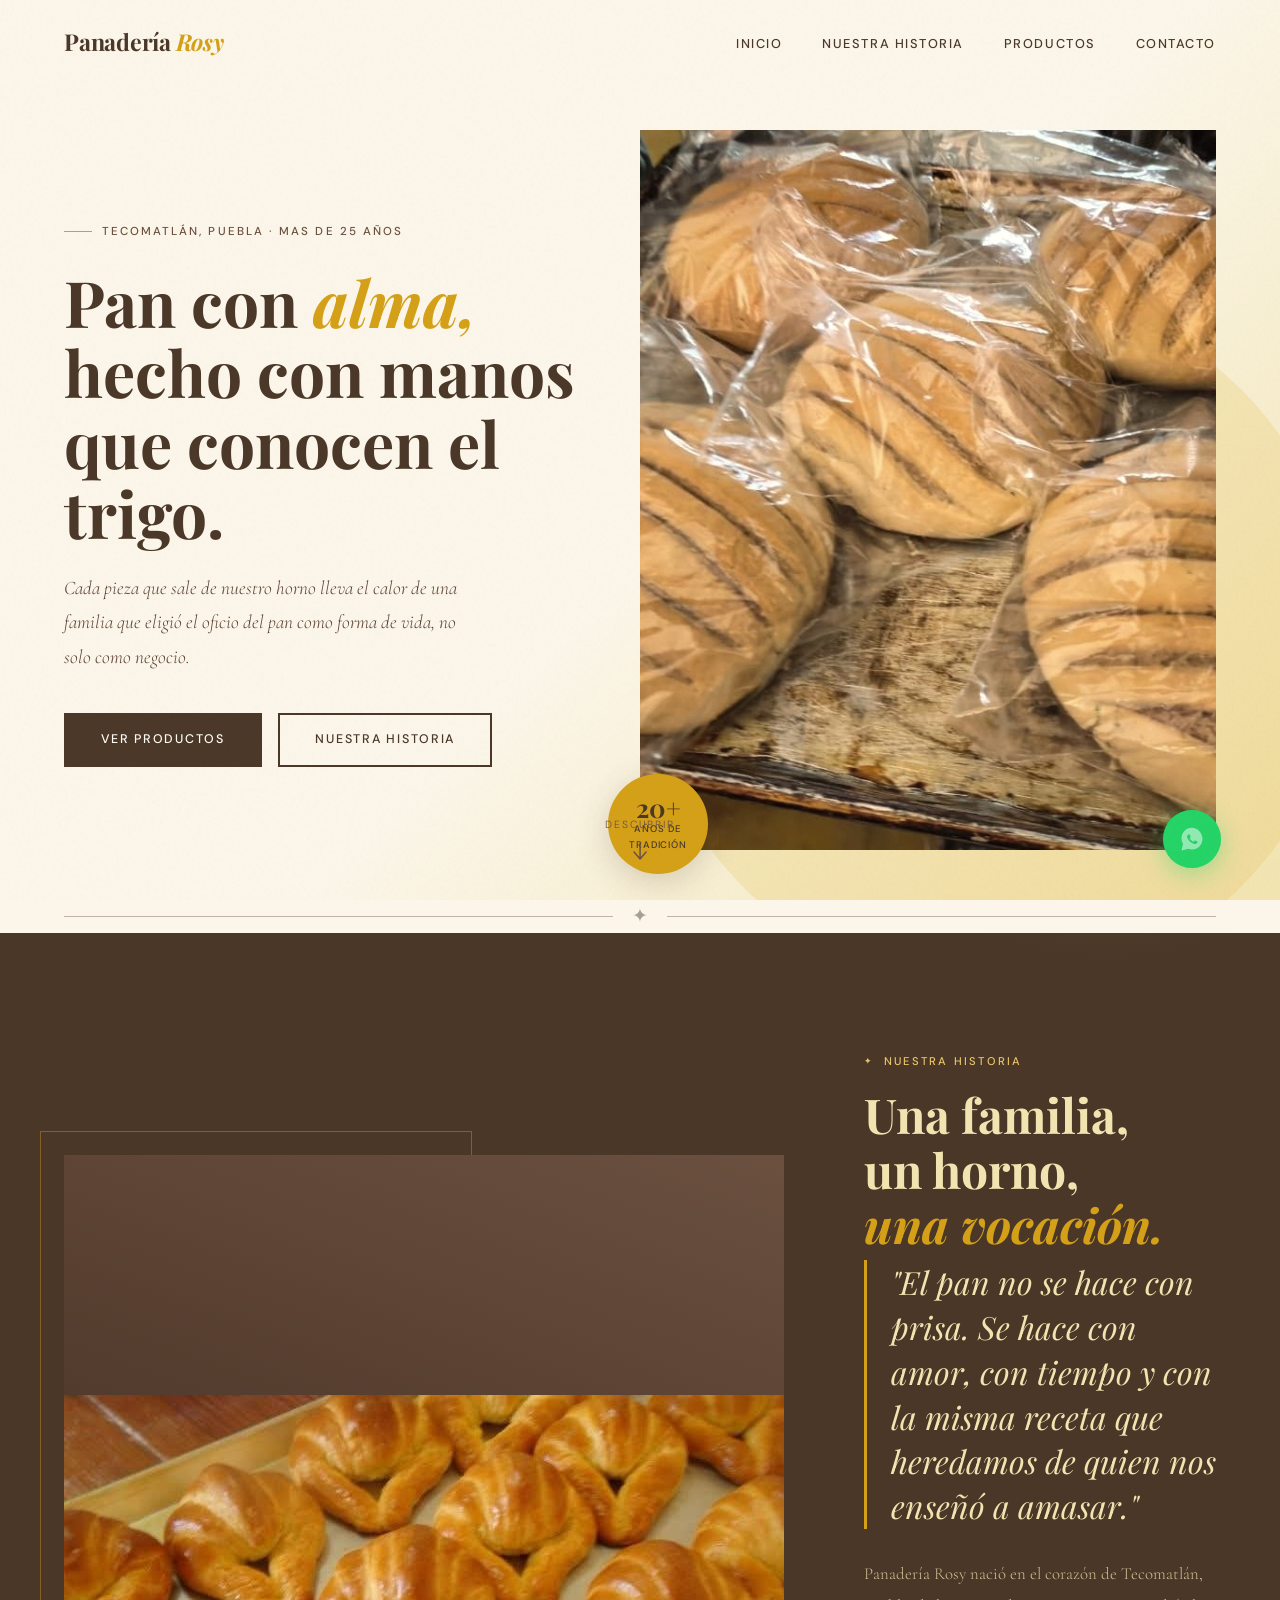
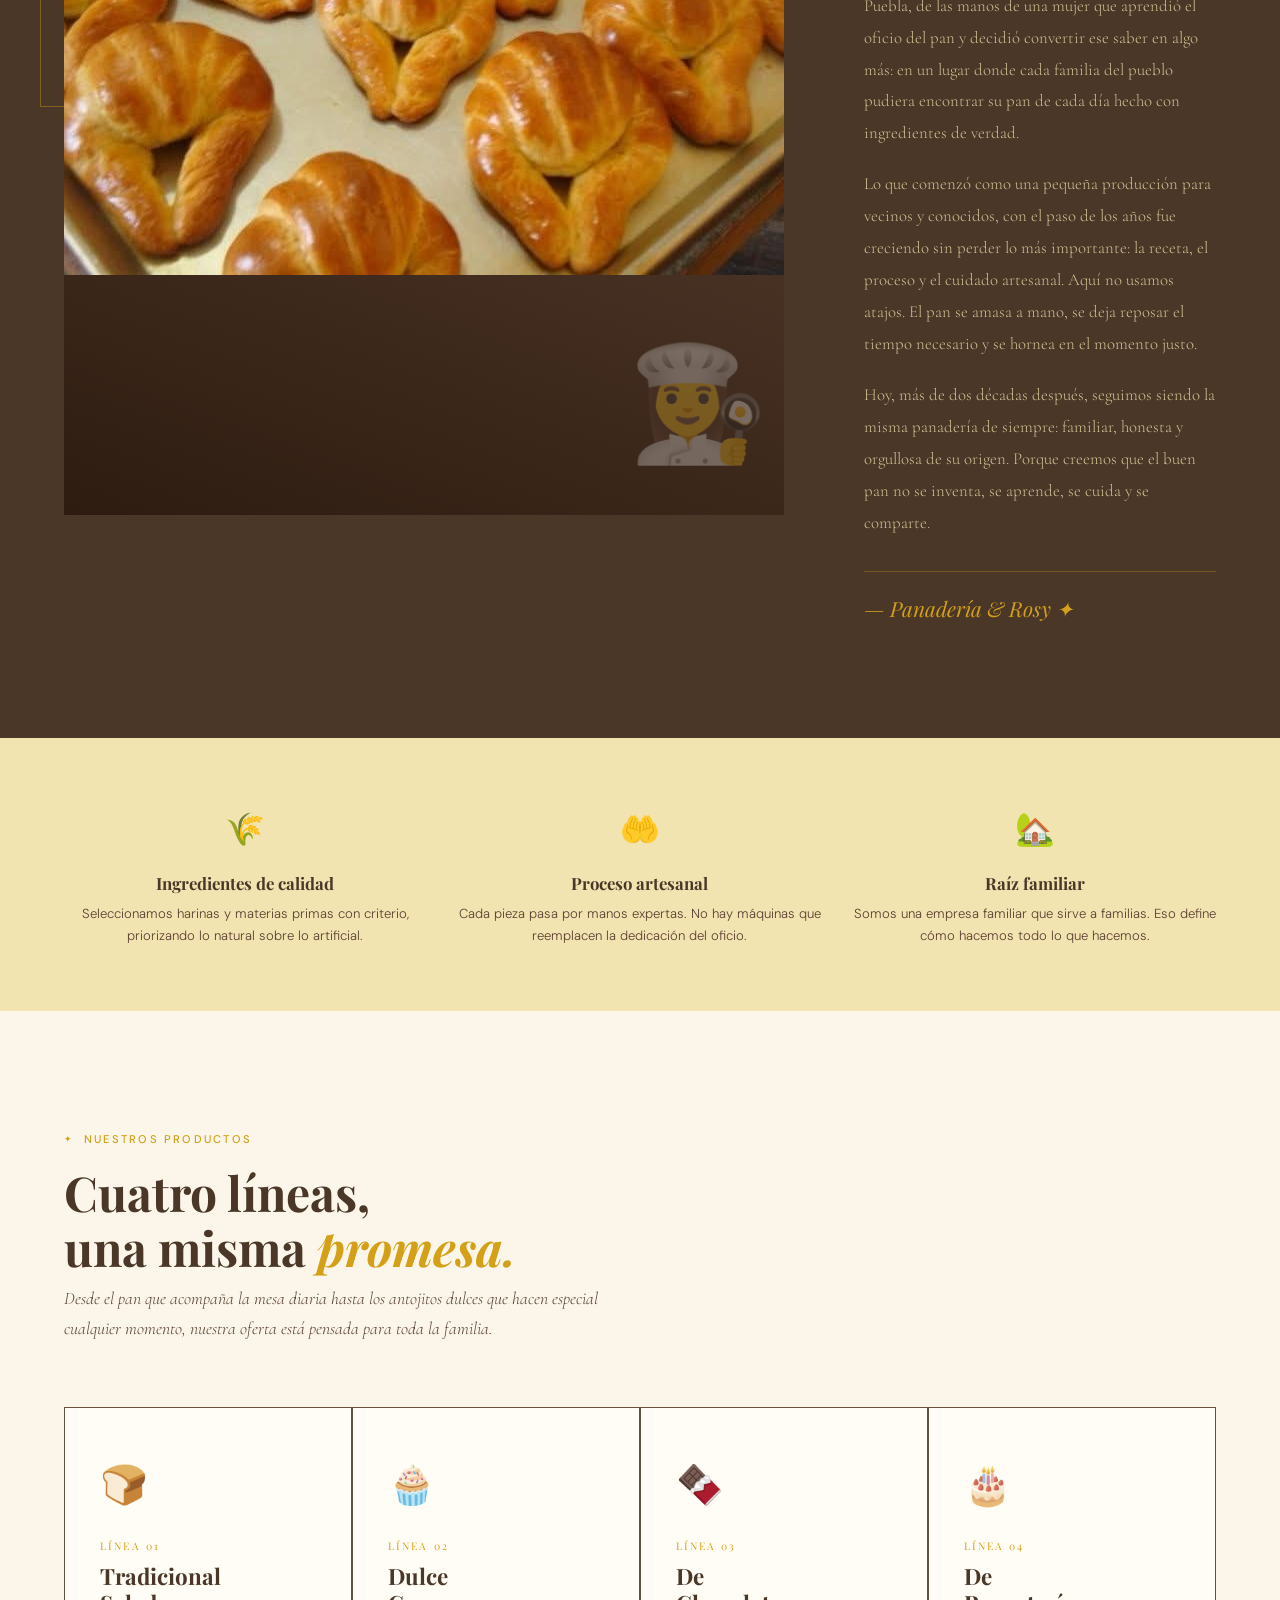
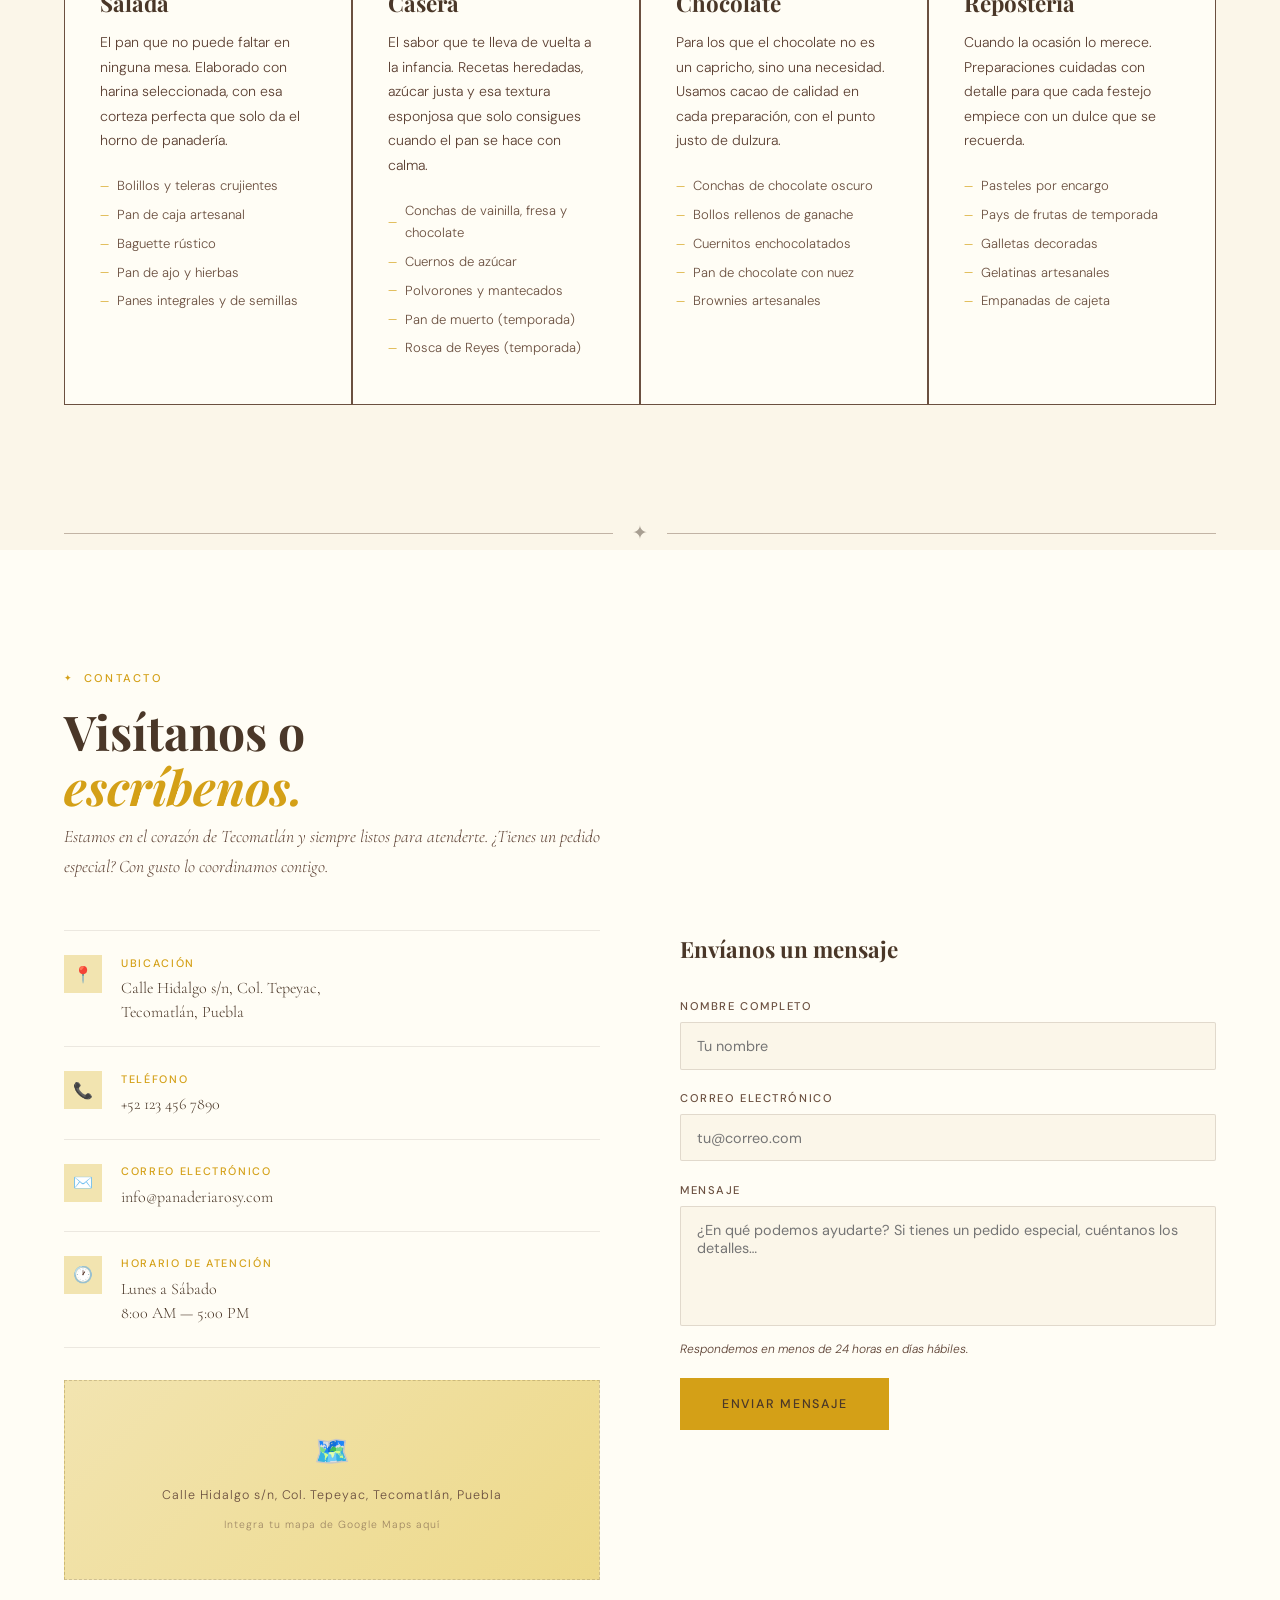
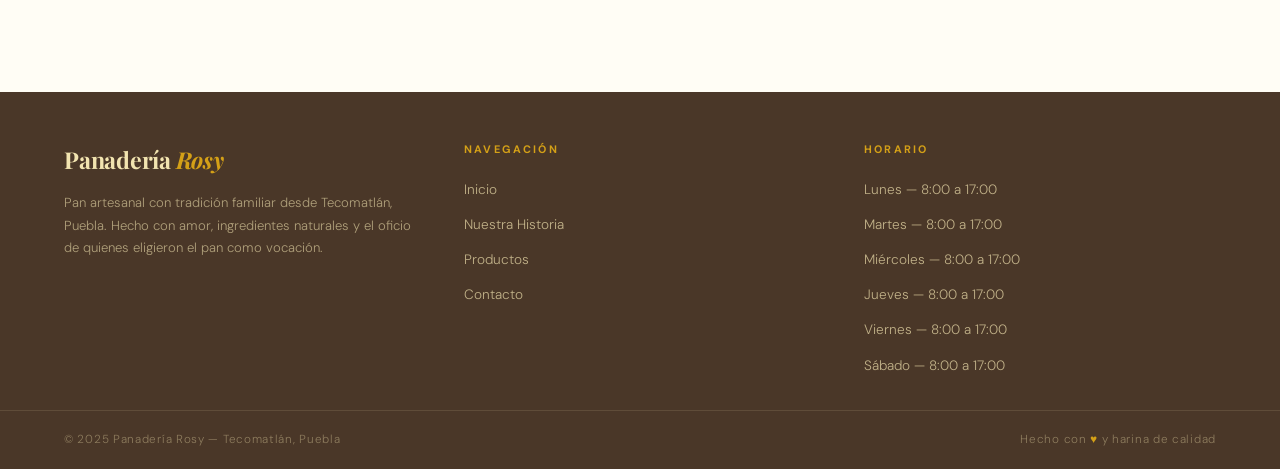
==== commit 68488c78: "Ultimo cambio" ====
--- a/index.html
+++ b/index.html
@@ -46,7 +46,7 @@
   <div class="hero-arc"></div>
 
   <div class="hero-content">
-    <div class="hero-tag">Tecomatlán, Puebla · Desde 2003</div>
+    <div class="hero-tag">Tecomatlán, Puebla · Mas de 25 años</div>
     <h1 class="hero-h1">
       Pan con <em>alma,</em><br>
       hecho con manos<br>
@@ -62,7 +62,7 @@
   </div>
 
   <div class="hero-image-wrap">
-     <img class="hero-img" src="https://cdn2.cocinadelirante.com/sites/default/files/images/2017/11/conchaspanmexicano.jpg" alt="Pan artesanal Panadería Rosy">
+     <img class="hero-img" src="CCC.jpg" alt="Pan artesanal Panadería Rosy">
       <!--
         Sugerencia: reemplaza el placeholder con:
         <img class="hero-img" src="img/pan-artesanal.jpg" alt="Pan artesanal Panadería Rosy">
@@ -94,6 +94,7 @@
 
     <div class="historia-img-wrap reveal">
       <div class="historia-img-inner">
+        <img src="Cuernitos.jpg" alt="Cuernitos de Panadería Rosy">
         <!--
           Sugerencia: foto de la fundadora o del proceso de amasado,
           en blanco y negro o tonos cálidos.
@@ -115,7 +116,7 @@
 
       <div class="historia-body reveal reveal-delay-3">
         <p>
-          Panadería Rosy nació en el corazón de Tecomatlán, Puebla, de las manos de una mujer que aprendió el oficio del pan desde niña y decidió convertir ese saber en algo más: en un lugar donde cada familia del pueblo pudiera encontrar su pan de cada día hecho con ingredientes de verdad.
+          Panadería Rosy nació en el corazón de Tecomatlán, Puebla, de las manos de una mujer que aprendió el oficio del pan y decidió convertir ese saber en algo más: en un lugar donde cada familia del pueblo pudiera encontrar su pan de cada día hecho con ingredientes de verdad.
         </p>
         <p>
           Lo que comenzó como una pequeña producción para vecinos y conocidos, con el paso de los años fue creciendo sin perder lo más importante: la receta, el proceso y el cuidado artesanal. Aquí no usamos atajos. El pan se amasa a mano, se deja reposar el tiempo necesario y se hornea en el momento justo.
@@ -126,7 +127,7 @@
       </div>
 
       <div class="historia-firma reveal reveal-delay-4">
-        — Rosy &amp; Familia ✦
+        — Panadería &amp; Rosy ✦
       </div>
     </div>
 
@@ -174,7 +175,7 @@
       <span class="linea-num">Línea 01</span>
       <div class="linea-name">Tradicional<br>Salada</div>
       <p class="linea-desc">
-        El pan que no puede faltar en ninguna mesa. Elaborado con masa madre y harina seleccionada, con esa corteza perfecta que solo da el horno de panadería.
+        El pan que no puede faltar en ninguna mesa. Elaborado con harina seleccionada, con esa corteza perfecta que solo da el horno de panadería.
       </p>
       <ul class="linea-items">
         <li>Bolillos y teleras crujientes</li>
